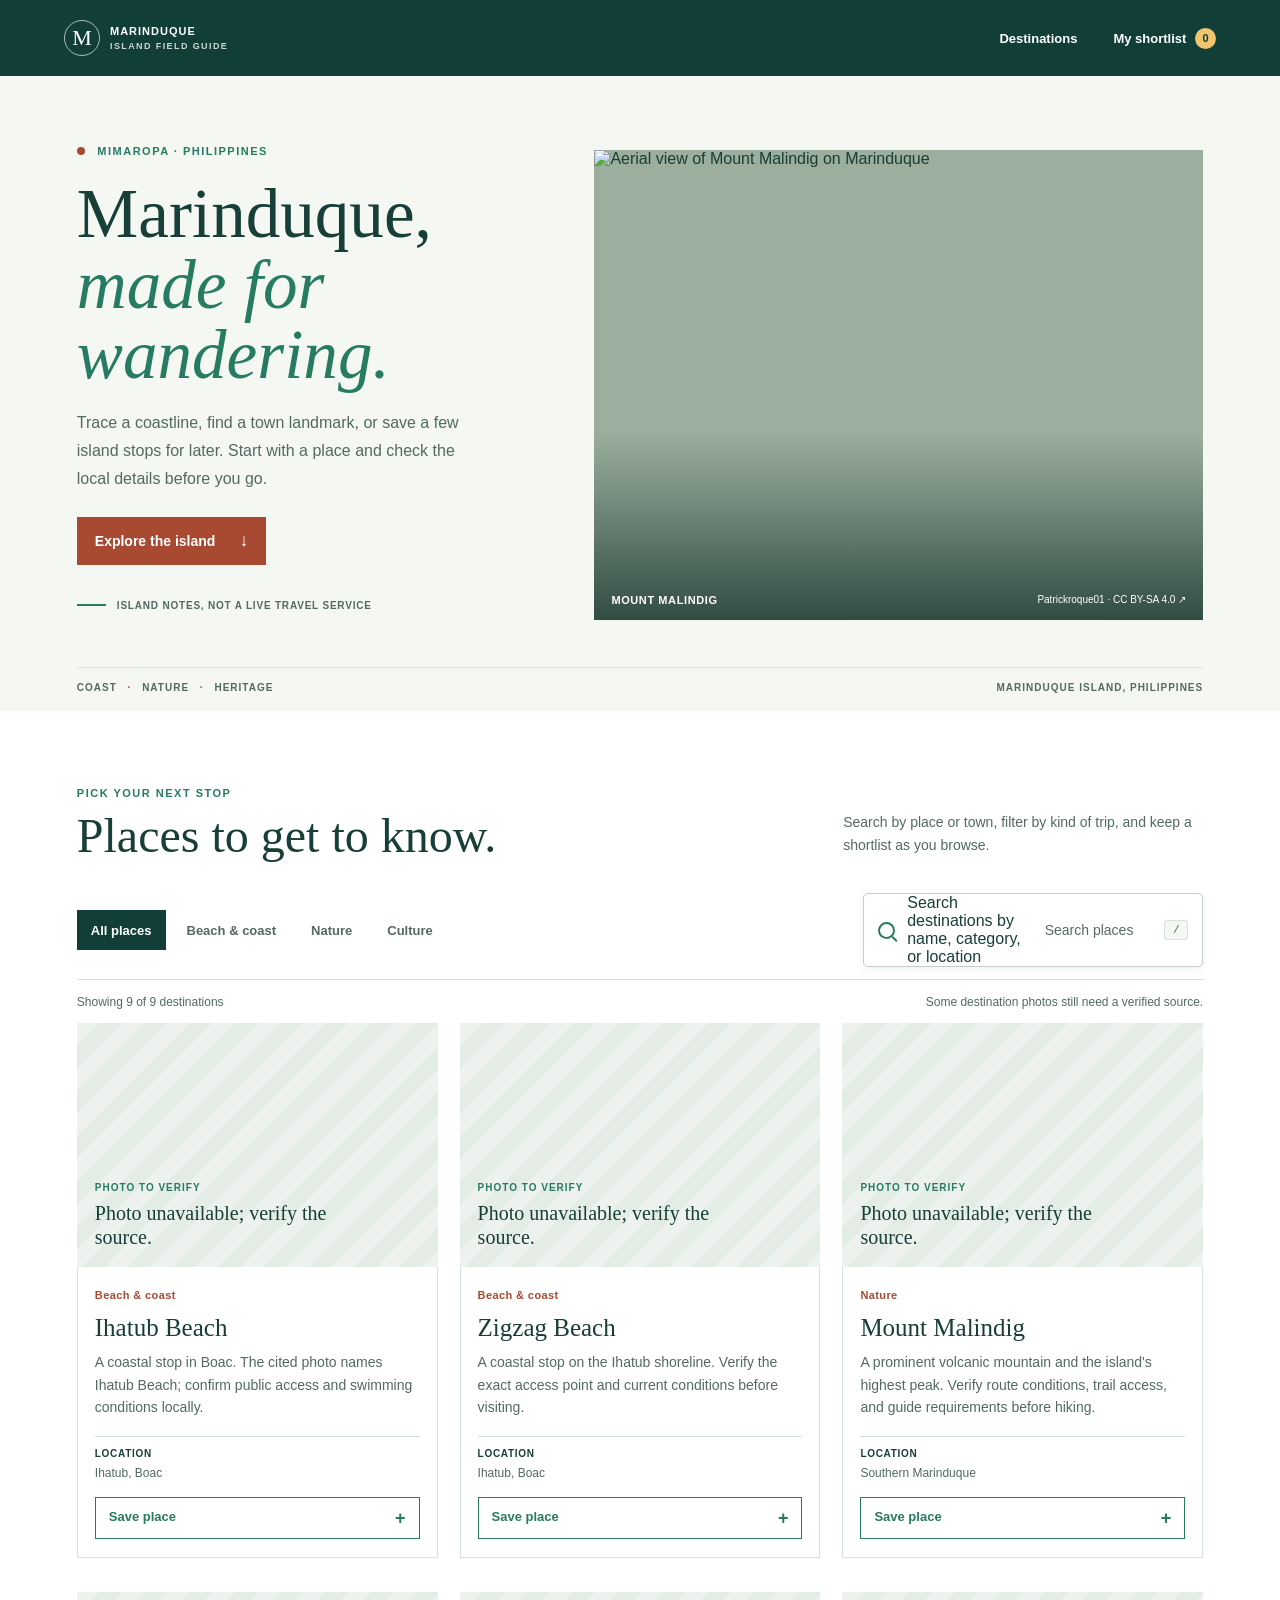
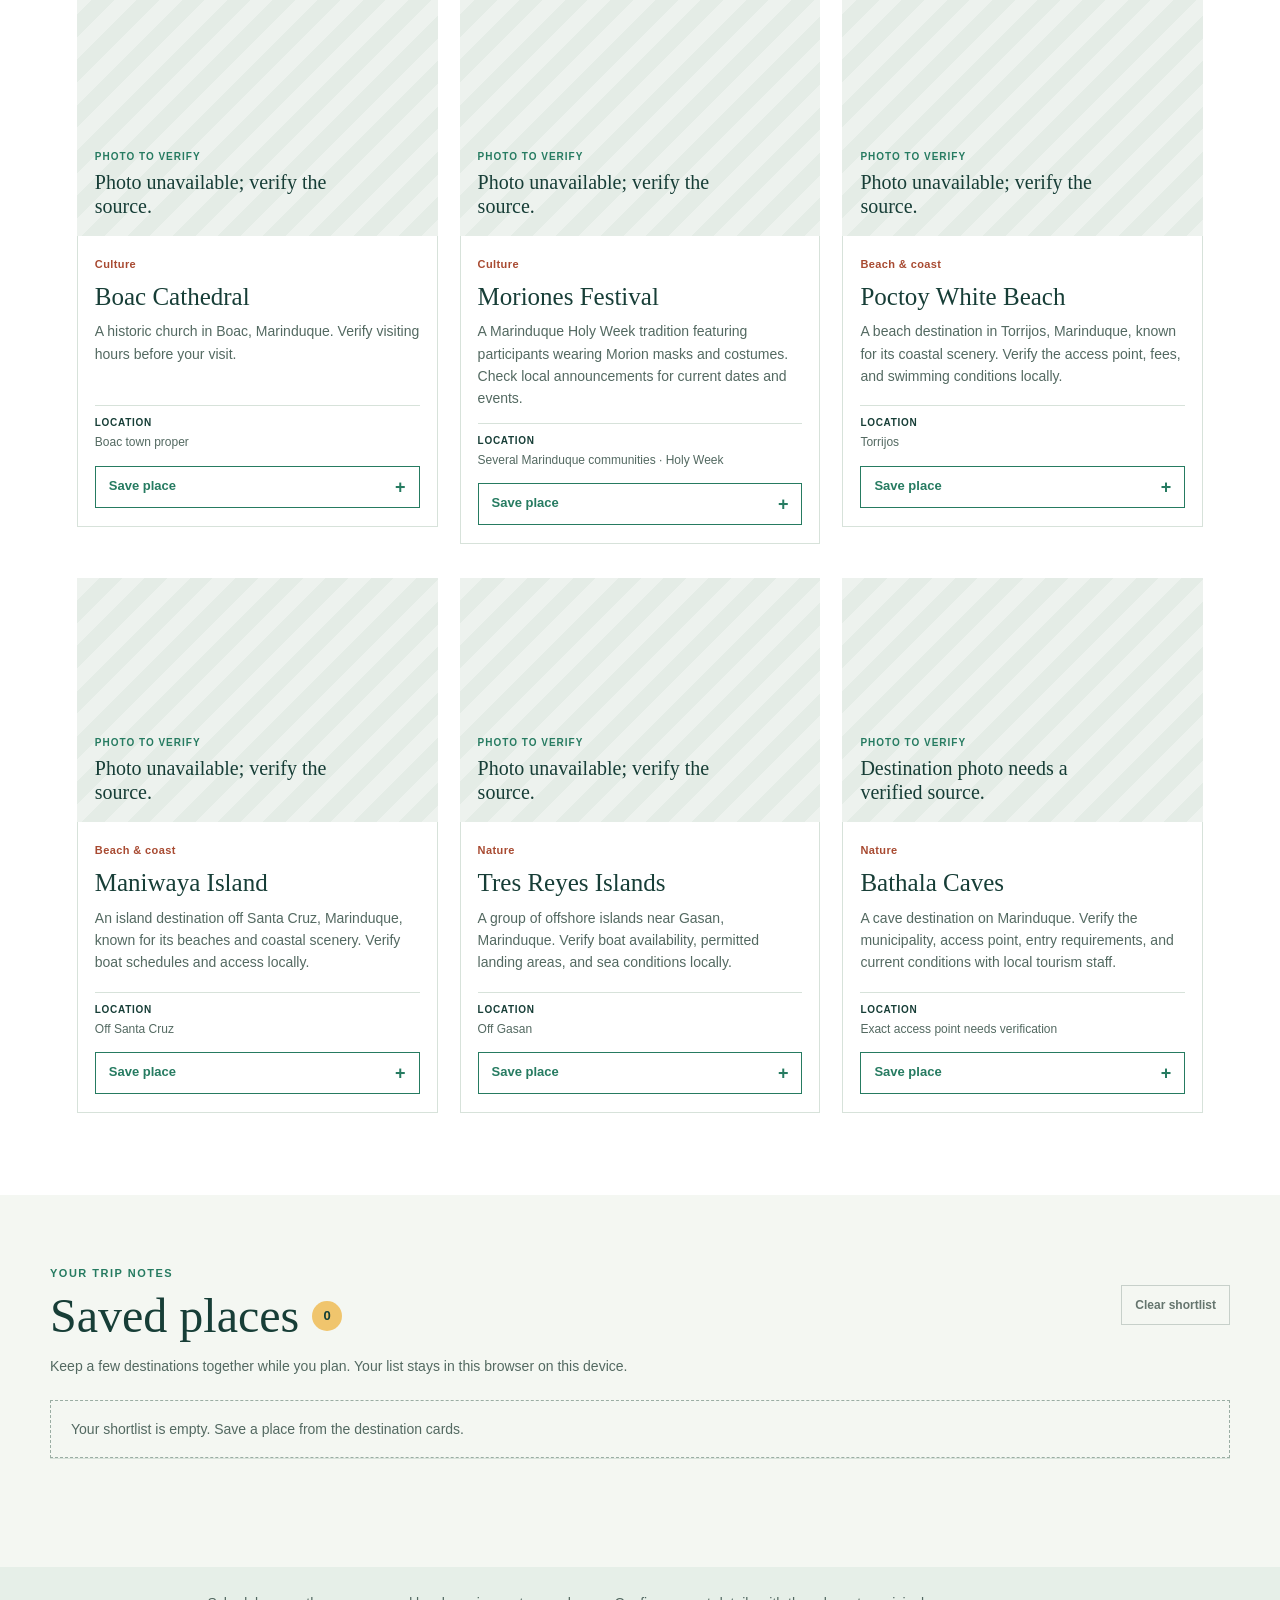
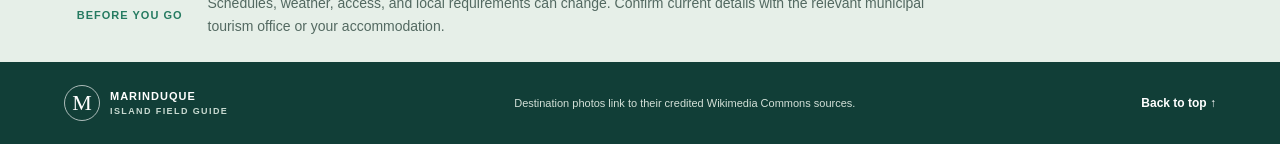
==== index.html @ 31facb40 "Add files" ====
<!doctype html>
<html lang="en">
<head>
  <meta charset="utf-8">
  <meta name="viewport" content="width=device-width, initial-scale=1">
  <meta name="theme-color" content="#113e37">
  <meta name="description" content="Discover Marinduque beaches, nature, and heritage. Search, filter, and save places for your island visit.">
  <title>Marinduque | Island Field Guide</title>
  <link rel="stylesheet" href="./style.css">
  <script src="./script.js" defer></script>
</head>
<body>
  <a class="skip-link" href="#main-content">Skip to destinations</a>
  <header class="site-header">
    <a class="brand" href="#top" aria-label="Marinduque Island Field Guide home">
      <span class="brand-mark" aria-hidden="true">M</span>
      <span class="brand-name">MARINDUQUE <small>ISLAND FIELD GUIDE</small></span>
    </a>
    <nav class="primary-nav" aria-label="Main navigation">
      <a href="#destinations">Destinations</a>
      <a href="#shortlist">My shortlist <span class="nav-count" id="nav-saved-count">0</span></a>
    </nav>
  </header>

  <main id="main-content">
    <section class="hero" id="top" aria-labelledby="hero-title">
      <div class="hero-copy">
        <p class="eyebrow"><span class="eyebrow-dot" aria-hidden="true"></span> MIMAROPA · PHILIPPINES</p>
        <h1 id="hero-title">Marinduque,<br><em>made for wandering.</em></h1>
        <p class="hero-description">Trace a coastline, find a town landmark, or save a few island stops for later. Start with a place and check the local details before you go.</p>
        <a class="hero-action" href="#destinations">Explore the island <span aria-hidden="true">↓</span></a>
        <div class="hero-note"><span class="note-line" aria-hidden="true"></span><span>ISLAND NOTES, NOT A LIVE TRAVEL SERVICE</span></div>
      </div>
      <figure class="hero-image">
        <img src="https://upload.wikimedia.org/wikipedia/commons/thumb/e/ec/Mount_Malindig_from_air_%28Marinduque%3B_04-22-2024%29.jpg/960px-Mount_Malindig_from_air_%28Marinduque%3B_04-22-2024%29.jpg" alt="Aerial view of Mount Malindig on Marinduque" fetchpriority="high">
        <figcaption><span>MOUNT MALINDIG</span><a href="https://commons.wikimedia.org/wiki/File:Mount_Malindig_from_air_(Marinduque;_04-22-2024).jpg" target="_blank" rel="noreferrer">Patrickroque01 · CC BY-SA 4.0 ↗</a></figcaption>
      </figure>
      <div class="hero-footer"><span>COAST <b>·</b> NATURE <b>·</b> HERITAGE</span><span>MARINDUQUE ISLAND, PHILIPPINES</span></div>
    </section>

    <section class="discover" id="destinations" aria-labelledby="destinations-title">
      <div class="section-head">
        <div>
          <p class="eyebrow">PICK YOUR NEXT STOP</p>
          <h2 id="destinations-title">Places to get to know.</h2>
        </div>
        <p class="section-intro">Search by place or town, filter by kind of trip, and keep a shortlist as you browse.</p>
      </div>

      <div class="toolbar">
        <div class="filter-group" role="group" aria-label="Filter destinations by category">
          <button class="filter-button is-active" type="button" data-filter="all" aria-pressed="true">All places</button>
          <button class="filter-button" type="button" data-filter="coast" aria-pressed="false">Beach &amp; coast</button>
          <button class="filter-button" type="button" data-filter="nature" aria-pressed="false">Nature</button>
          <button class="filter-button" type="button" data-filter="culture" aria-pressed="false">Culture</button>
        </div>
        <label class="search-box">
          <span class="search-icon" aria-hidden="true"></span>
          <span class="visually-hidden">Search destinations by name, category, or location</span>
          <input id="destination-search" type="search" placeholder="Search places" autocomplete="off">
          <kbd aria-hidden="true">/</kbd>
        </label>
      </div>

      <div class="results-row">
        <p id="results-status" class="results-status" aria-live="polite"></p>
        <p class="photo-note">Some destination photos still need a verified source.</p>
      </div>
      <div class="destination-grid" id="destination-grid"></div>
      <p class="empty-state" id="empty-state" hidden>No destinations match. Try another search or category.</p>
    </section>

    <section class="shortlist" id="shortlist" aria-labelledby="shortlist-title">
      <div class="shortlist-heading">
        <div>
          <p class="eyebrow">YOUR TRIP NOTES</p>
          <h2 id="shortlist-title">Saved places<span class="shortlist-count" id="shortlist-count">0</span></h2>
        </div>
        <button class="clear-button" id="clear-saved" type="button" disabled>Clear shortlist</button>
      </div>
      <p class="shortlist-intro">Keep a few destinations together while you plan. Your list stays in this browser on this device.</p>
      <p class="shortlist-empty" id="shortlist-empty">Your shortlist is empty. Save a place from the destination cards.</p>
      <ul class="saved-list" id="saved-list" aria-label="Saved destinations"></ul>
      <p class="save-status" id="save-status" aria-live="polite"></p>
    </section>

    <aside class="travel-note" aria-label="Travel information">
      <span class="travel-note-label">BEFORE YOU GO</span>
      <p>Schedules, weather, access, and local requirements can change. Confirm current details with the relevant municipal tourism office or your accommodation.</p>
    </aside>
  </main>

  <footer class="site-footer">
    <a class="brand" href="#top"><span class="brand-mark" aria-hidden="true">M</span><span class="brand-name">MARINDUQUE <small>ISLAND FIELD GUIDE</small></span></a>
    <span>Destination photos link to their credited Wikimedia Commons sources.</span>
    <a class="back-top" href="#top">Back to top ↑</a>
  </footer>
</body>
</html>
---- style.css ----
:root {
  color-scheme: light;
  --ink: #173e37;
  --deep: #113e37;
  --muted: #536961;
  --paper: #f4f7f2;
  --surface: #ffffff;
  --line: #d7e2da;
  --green: #267b61;
  --orange: #a84a31;
  --display: Georgia, "Times New Roman", serif;
  --body: "Trebuchet MS", sans-serif;
}

* { box-sizing: border-box; }
html { scroll-behavior: smooth; }
body { margin: 0; background: var(--paper); color: var(--ink); font-family: var(--body); }
a { color: inherit; text-decoration: none; }
button, input { font: inherit; }
a:focus-visible, button:focus-visible, input:focus-visible { outline: 3px solid #c2593a; outline-offset: 4px; }
.skip-link { position: absolute; z-index: 5; top: 8px; left: 8px; padding: 10px 14px; transform: translateY(-160%); background: white; color: var(--deep); font-size: 14px; font-weight: 800; }
.skip-link:focus { transform: translateY(0); }
.site-header { min-height: 76px; padding: 0 max(5%, calc((100% - 1180px) / 2)); display: flex; align-items: center; justify-content: space-between; gap: 22px; background: var(--deep); color: white; }
.brand { display: inline-flex; align-items: center; gap: 10px; color: inherit; text-decoration: none; }
.brand-mark { width: 36px; height: 36px; display: grid; place-items: center; border: 1px solid rgb(255 255 255 / 65%); border-radius: 50%; font-family: var(--display); font-size: 22px; }
.brand-name { font-size: 11px; font-weight: 800; letter-spacing: 1px; }
.brand-name small { display: block; margin-top: 4px; color: #c7d9d0; font-size: 9px; letter-spacing: 1.4px; }
.primary-nav { display: flex; align-items: center; gap: clamp(16px, 3vw, 36px); font-size: 13px; font-weight: 700; }
.primary-nav a { text-decoration: none; }
.primary-nav a:hover, .site-footer a:hover { text-decoration: underline; text-underline-offset: 5px; }
.nav-count { min-width: 21px; height: 21px; margin-left: 5px; padding: 0 5px; display: inline-grid; place-items: center; border-radius: 50%; background: #f0c56d; color: var(--deep); font-size: 11px; }
main { overflow: hidden; }
.hero { max-width: 1440px; min-height: 570px; margin: 0 auto; padding: 55px max(6%, calc((100% - 1180px) / 2)) 18px; display: grid; grid-template-columns: .85fr 1.15fr; grid-template-rows: 1fr auto; align-items: center; gap: 28px 6%; }
.hero-copy { padding: 14px 0 28px; animation: settle-in .55s ease both; }
.eyebrow { margin: 0; color: var(--green); font-size: 11px; font-weight: 800; letter-spacing: 1.5px; }
.eyebrow-dot { width: 8px; height: 8px; margin-right: 8px; display: inline-block; border-radius: 50%; background: var(--orange); }
h1, h2, h3, p { margin-top: 0; }
h1 { margin: 22px 0 18px; font-family: var(--display); font-size: clamp(48px, 5.4vw, 72px); font-weight: 400; letter-spacing: 0; line-height: 1.02; }
h1 em { color: var(--green); font-style: italic; }
.hero-description { max-width: 410px; margin-bottom: 24px; color: var(--muted); font-size: 16px; line-height: 1.75; }
.hero-action { min-height: 48px; padding: 0 18px; display: inline-flex; align-items: center; gap: 24px; background: var(--orange); color: white; font-size: 14px; font-weight: 800; }
.hero-action:hover { background: #843921; }
.hero-action span { font-size: 18px; }
.hero-note { margin-top: 35px; display: flex; align-items: center; gap: 11px; color: var(--muted); font-size: 10px; font-weight: 800; letter-spacing: .8px; }
.note-line { width: 29px; height: 2px; background: var(--green); }
.hero-image { position: relative; min-width: 0; min-height: 390px; height: min(40vw, 470px); margin: 0; overflow: hidden; background: #9caf9e; animation: settle-in .75s ease both; }
.hero-image img { width: 100%; height: 100%; display: block; object-fit: cover; object-position: center 55%; }
.hero-image::after { position: absolute; inset: 60% 0 0; background: linear-gradient(transparent, rgb(13 43 36 / 75%)); content: ""; pointer-events: none; }
.hero-image figcaption { position: absolute; z-index: 1; right: 17px; bottom: 14px; left: 17px; display: flex; flex-wrap: wrap; align-items: center; justify-content: space-between; gap: 8px 14px; color: white; font-size: 11px; font-weight: 800; letter-spacing: .6px; }
.hero-image figcaption a { font-size: 10px; font-weight: 500; letter-spacing: 0; }
.hero-footer { grid-column: 1 / -1; padding-top: 14px; display: flex; justify-content: space-between; gap: 16px; border-top: 1px solid var(--line); color: var(--muted); font-size: 10px; font-weight: 800; letter-spacing: 1px; }
.hero-footer b { margin: 0 7px; color: var(--orange); }
.discover { padding: 76px max(6%, calc((100% - 1180px) / 2)) 82px; background: var(--surface); }
.section-head { display: flex; align-items: end; justify-content: space-between; gap: 30px; }
h2 { margin: 10px 0 0; font-family: var(--display); font-size: clamp(34px, 4vw, 48px); font-weight: 400; letter-spacing: 0; line-height: 1.12; }
.section-intro { max-width: 360px; margin: 0 0 4px; color: var(--muted); font-size: 14px; line-height: 1.7; }
.toolbar { margin-top: 31px; padding-bottom: 12px; display: flex; align-items: center; justify-content: space-between; gap: 24px; border-bottom: 1px solid var(--line); }
.filter-group { display: flex; flex-wrap: wrap; align-items: center; gap: 7px; }
.filter-button { min-height: 40px; padding: 0 13px; border: 1px solid transparent; background: transparent; color: var(--muted); cursor: pointer; font-size: 13px; font-weight: 700; }
.filter-button:hover { border-color: var(--line); color: var(--ink); }
.filter-button.is-active { border-color: var(--deep); background: var(--deep); color: white; }
.search-box { width: min(340px, 100%); min-height: 50px; padding: 0 14px; display: flex; align-items: center; gap: 12px; border: 1px solid #c4d1c9; border-radius: 5px; background: var(--surface); box-shadow: 0 2px 8px rgb(17 62 55 / 7%); transition: border-color .18s ease, box-shadow .18s ease; }
.search-box:focus-within { border-color: var(--green); box-shadow: 0 0 0 4px rgb(38 123 97 / 15%); }
.search-icon { position: relative; width: 17px; height: 17px; flex: 0 0 17px; border: 2px solid var(--green); border-radius: 50%; }
.search-icon::after { position: absolute; right: -5px; bottom: -3px; width: 7px; height: 2px; border-radius: 2px; background: var(--green); content: ""; transform: rotate(45deg); }
.search-box input { width: 100%; min-width: 0; border: 0; outline: 0; background: transparent; color: var(--ink); font-size: 14px; }
.search-box input::placeholder { color: #586b63; opacity: 1; }
.search-box kbd { min-width: 24px; padding: 3px 6px; border: 1px solid #d7e2da; border-radius: 3px; background: var(--paper); color: var(--muted); font-size: 11px; text-align: center; }
.results-row { min-height: 43px; display: flex; align-items: center; justify-content: space-between; gap: 15px; }
.results-status, .photo-note { margin: 0; color: var(--muted); font-size: 12px; }
.photo-note { text-align: right; }
.destination-grid { display: grid; grid-template-columns: repeat(3, minmax(0, 1fr)); gap: 34px 22px; }
.destination-card { min-width: 0; background: white; animation: settle-in .35s ease both; }
.destination-card[hidden] { display: none; }
.destination-photo { position: relative; aspect-ratio: 1.48; margin: 0; overflow: hidden; background: #e4ece5; }
.destination-photo > img { width: 100%; height: 100%; display: block; object-fit: cover; transition: transform .35s ease; }
.destination-card:hover .destination-photo > img { transform: scale(1.035); }
.destination-photo figcaption { position: absolute; right: 0; bottom: 0; left: 0; padding: 7px 10px; background: rgb(13 43 36 / 88%); color: white; font-size: 10px; }
.destination-photo figcaption a:hover { text-decoration: underline; }
.photo-placeholder { width: 100%; height: 100%; min-height: 170px; padding: 18px; display: flex; flex-direction: column; align-items: start; justify-content: end; gap: 8px; background: repeating-linear-gradient(135deg, #edf2ee 0, #edf2ee 16px, #e4ece6 16px, #e4ece6 32px); }
.photo-placeholder span { color: var(--green); font-size: 10px; font-weight: 800; letter-spacing: 1px; }
.photo-placeholder strong { max-width: 270px; font-family: var(--display); font-size: 20px; font-weight: 400; line-height: 1.2; }
.card-content { padding: 17px 17px 18px; border: 1px solid var(--line); border-top: 0; }
.card-meta { min-height: 22px; display: flex; align-items: center; justify-content: space-between; gap: 10px; }
.category-tag { color: var(--orange); font-size: 11px; font-weight: 800; letter-spacing: .4px; }
.card-content h3 { margin: 7px 0 9px; font-family: var(--display); font-size: 25px; font-weight: 400; letter-spacing: 0; line-height: 1.17; }
.card-description { min-height: 72px; margin: 0 0 13px; color: var(--muted); font-size: 14px; line-height: 1.6; }
.card-location { min-height: 40px; margin: 0 0 15px; padding-top: 10px; display: flex; flex-direction: column; gap: 4px; border-top: 1px solid var(--line); color: var(--muted); font-size: 12px; line-height: 1.4; }
.card-location strong { color: var(--ink); font-size: 10px; letter-spacing: .7px; }
.save-button { width: 100%; min-height: 42px; padding: 0 13px; border: 1px solid var(--green); background: transparent; color: var(--green); cursor: pointer; font-size: 13px; font-weight: 800; text-align: left; }
.save-button::after { float: right; content: "+"; font-size: 18px; line-height: 1; }
.save-button[aria-pressed="true"] { background: var(--green); color: white; }
.save-button[aria-pressed="true"]::after { content: "✓"; }
.empty-state { padding: 35px 0; color: var(--muted); text-align: center; font-size: 15px; }
.shortlist { max-width: 1180px; margin: 0 auto; padding: 72px 0 76px; }
.shortlist-heading { display: flex; align-items: center; justify-content: space-between; gap: 20px; }
.shortlist-heading h2 { display: flex; align-items: center; gap: 13px; }
.shortlist-count { min-width: 30px; height: 30px; display: inline-grid; place-items: center; border-radius: 50%; background: #f0c56d; color: var(--deep); font-family: var(--body); font-size: 13px; font-weight: 800; }
.shortlist-intro { margin: 12px 0 22px; color: var(--muted); font-size: 14px; line-height: 1.65; }
.clear-button, .remove-button { min-height: 40px; padding: 0 13px; border: 1px solid var(--orange); background: transparent; color: var(--orange); cursor: pointer; font-size: 12px; font-weight: 800; }
.clear-button:hover:not(:disabled), .remove-button:hover { background: var(--orange); color: white; }
.clear-button:disabled { border-color: #c7d0ca; color: #65756e; cursor: not-allowed; }
.shortlist-empty { margin: 0; padding: 20px; border: 1px dashed #9aada3; color: var(--muted); font-size: 14px; }
.saved-list { margin: 0; padding: 0; list-style: none; border-top: 1px solid var(--line); }
.saved-item { min-height: 75px; padding: 12px 0; display: flex; align-items: center; justify-content: space-between; gap: 18px; border-bottom: 1px solid var(--line); }
.saved-item > div { display: flex; flex-direction: column; gap: 5px; }
.saved-item strong { font-family: var(--display); font-size: 20px; font-weight: 400; }
.saved-item span { color: var(--muted); font-size: 12px; }
.save-status { min-height: 22px; margin: 10px 0 0; color: var(--green); font-size: 12px; }
.travel-note { padding: 25px max(6%, calc((100% - 1180px) / 2)); display: grid; grid-template-columns: auto 1fr; align-items: center; gap: 25px; background: #e6efe8; }
.travel-note-label { color: var(--green); font-size: 11px; font-weight: 800; letter-spacing: 1px; white-space: nowrap; }
.travel-note p { max-width: 750px; margin: 0; color: var(--muted); font-size: 14px; line-height: 1.6; }
.site-footer { min-height: 82px; padding: 0 max(5%, calc((100% - 1180px) / 2)); display: flex; align-items: center; justify-content: space-between; gap: 20px; background: var(--deep); color: white; }
.site-footer > span { color: #d3e0d8; font-size: 11px; text-align: center; }
.back-top { color: white; font-size: 12px; font-weight: 700; }
@keyframes settle-in { from { opacity: 0; transform: translateY(10px); } to { opacity: 1; transform: translateY(0); } }

@media (max-width: 900px) {
  .hero { min-height: 490px; grid-template-columns: .95fr 1.05fr; gap: 24px 4%; }
  .hero-image { min-height: 330px; }
  .discover { padding-top: 62px; padding-bottom: 65px; }
  .destination-grid { grid-template-columns: repeat(2, minmax(0, 1fr)); }
  .shortlist { margin: 0 6%; }
}
@media (max-width: 650px) {
  .site-header { min-height: 68px; padding: 0 5%; }
  .primary-nav { gap: 13px; font-size: 12px; }
  .brand-name { font-size: 10px; }
  .brand-name small { font-size: 8px; }
  .hero { padding: 38px 5% 17px; grid-template-columns: 1fr; grid-template-rows: auto auto auto; gap: 24px; }
  .hero-copy { padding: 5px 0 0; }
  h1 { margin-top: 17px; font-size: 52px; }
  .hero-description { max-width: 500px; font-size: 15px; }
  .hero-note { margin-top: 23px; }
  .hero-image { height: auto; min-height: 0; aspect-ratio: 1.38; }
  .hero-footer { grid-column: auto; font-size: 9px; }
  .discover { padding: 48px 5% 52px; }
  .section-head { align-items: start; flex-direction: column; gap: 12px; }
  h2 { font-size: 36px; }
  .section-intro { font-size: 14px; }
  .toolbar { align-items: stretch; flex-direction: column-reverse; gap: 12px; margin-top: 21px; border-bottom: 0; }
  .search-box { width: 100%; }
  .filter-group { gap: 5px; padding-bottom: 10px; border-bottom: 1px solid var(--line); }
  .filter-button { min-height: 40px; padding: 0 10px; font-size: 12px; }
  .results-row { min-height: 53px; align-items: start; flex-direction: column; justify-content: center; gap: 4px; }
  .photo-note { text-align: left; }
  .destination-grid { grid-template-columns: 1fr; gap: 25px; }
  .destination-photo { aspect-ratio: 1.55; }
  .card-content { padding: 16px; }
  .card-description { min-height: 0; }
  .shortlist { margin: 0 5%; padding: 48px 0 52px; }
  .shortlist-heading { align-items: start; }
  .shortlist-heading h2 { font-size: 32px; }
  .clear-button { min-height: 38px; padding: 0 9px; font-size: 11px; }
  .travel-note { padding: 22px 5%; grid-template-columns: 1fr; gap: 9px; }
  .site-footer { min-height: 74px; padding: 12px 5%; gap: 13px; }
  .site-footer > span { display: none; }
}
@media (max-width: 390px) {
  .brand { gap: 7px; }
  .brand-mark { width: 31px; height: 31px; }
  .primary-nav { gap: 8px; font-size: 11px; }
  h1 { font-size: 45px; }
  .hero-footer { flex-direction: column; gap: 6px; }
  .shortlist-heading { flex-direction: column; }
}
@media (prefers-reduced-motion: reduce) {
  *, *::before, *::after { scroll-behavior: auto !important; animation-duration: .01ms !important; animation-iteration-count: 1 !important; transition-duration: .01ms !important; }
}
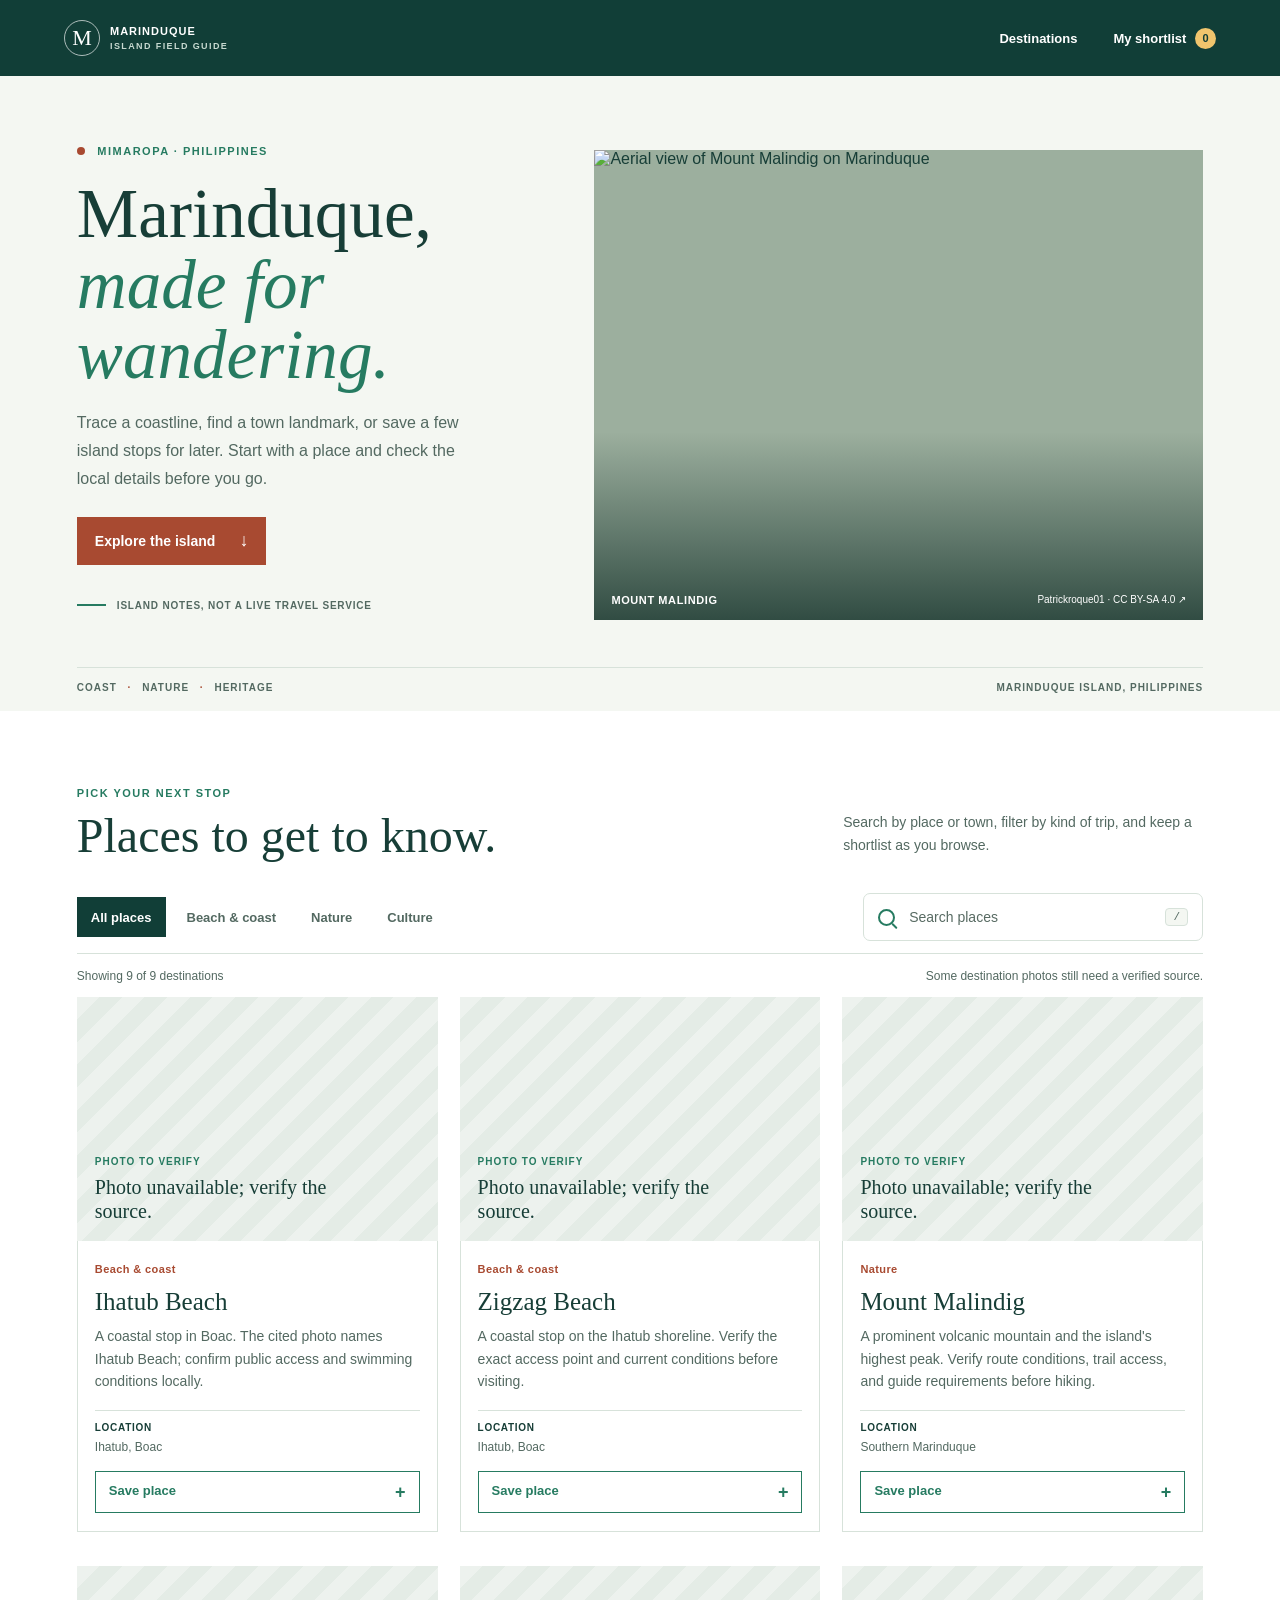
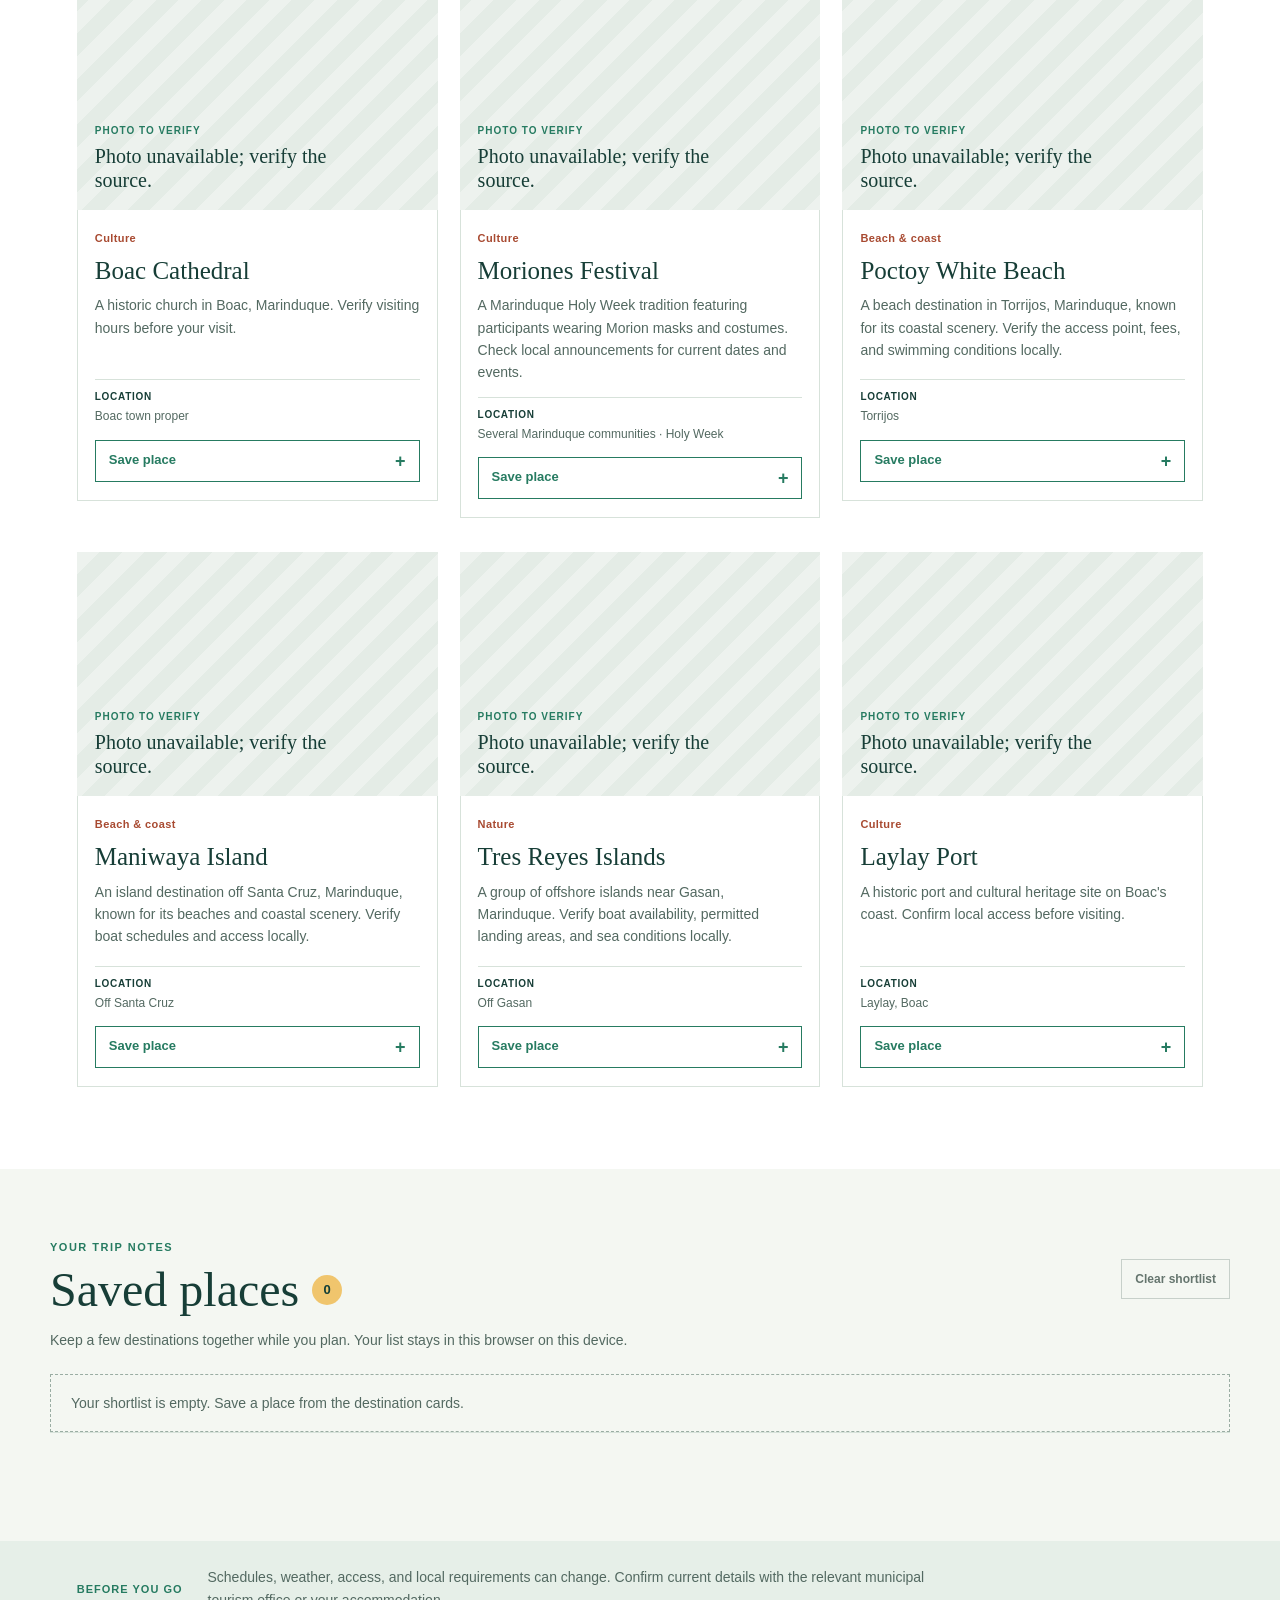
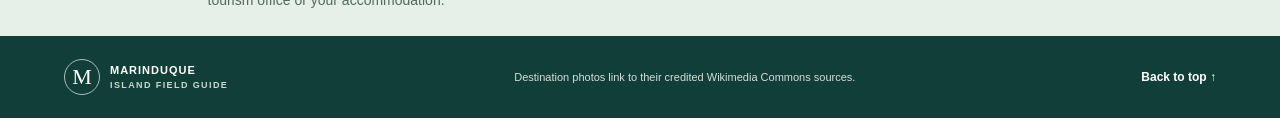
==== commit 1cd4f5a1: "Update index.html" ====
--- a/index.html
+++ b/index.html
@@ -96,4 +96,4 @@
     <a class="back-top" href="#top">Back to top ↑</a>
   </footer>
 </body>
-</html>+</html>
--- a/style.css
+++ b/style.css
@@ -13,6 +13,7 @@
 }
 
 * { box-sizing: border-box; }
+.visually-hidden { position: absolute; width: 1px; height: 1px; padding: 0; margin: -1px; overflow: hidden; clip: rect(0, 0, 0, 0); white-space: nowrap; border: 0; }
 html { scroll-behavior: smooth; }
 body { margin: 0; background: var(--paper); color: var(--ink); font-family: var(--body); }
 a { color: inherit; text-decoration: none; }
@@ -59,13 +60,13 @@
 .filter-button { min-height: 40px; padding: 0 13px; border: 1px solid transparent; background: transparent; color: var(--muted); cursor: pointer; font-size: 13px; font-weight: 700; }
 .filter-button:hover { border-color: var(--line); color: var(--ink); }
 .filter-button.is-active { border-color: var(--deep); background: var(--deep); color: white; }
-.search-box { width: min(340px, 100%); min-height: 50px; padding: 0 14px; display: flex; align-items: center; gap: 12px; border: 1px solid #c4d1c9; border-radius: 5px; background: var(--surface); box-shadow: 0 2px 8px rgb(17 62 55 / 7%); transition: border-color .18s ease, box-shadow .18s ease; }
-.search-box:focus-within { border-color: var(--green); box-shadow: 0 0 0 4px rgb(38 123 97 / 15%); }
+.search-box { width: min(340px, 100%); min-height: 48px; padding: 0 14px; display: flex; align-items: center; gap: 12px; border: 1px solid var(--line); border-radius: 7px; background: var(--surface); transition: border-color .18s ease, box-shadow .18s ease; }
+.search-box:focus-within { border-color: var(--green); box-shadow: 0 0 0 3px rgb(38 123 97 / 12%); }
 .search-icon { position: relative; width: 17px; height: 17px; flex: 0 0 17px; border: 2px solid var(--green); border-radius: 50%; }
 .search-icon::after { position: absolute; right: -5px; bottom: -3px; width: 7px; height: 2px; border-radius: 2px; background: var(--green); content: ""; transform: rotate(45deg); }
 .search-box input { width: 100%; min-width: 0; border: 0; outline: 0; background: transparent; color: var(--ink); font-size: 14px; }
 .search-box input::placeholder { color: #586b63; opacity: 1; }
-.search-box kbd { min-width: 24px; padding: 3px 6px; border: 1px solid #d7e2da; border-radius: 3px; background: var(--paper); color: var(--muted); font-size: 11px; text-align: center; }
+.search-box kbd { min-width: 23px; padding: 2px 6px; border: 1px solid var(--line); border-radius: 4px; background: var(--paper); color: var(--muted); font-size: 11px; text-align: center; }
 .results-row { min-height: 43px; display: flex; align-items: center; justify-content: space-between; gap: 15px; }
 .results-status, .photo-note { margin: 0; color: var(--muted); font-size: 12px; }
 .photo-note { text-align: right; }
@@ -166,4 +167,4 @@
 }
 @media (prefers-reduced-motion: reduce) {
   *, *::before, *::after { scroll-behavior: auto !important; animation-duration: .01ms !important; animation-iteration-count: 1 !important; transition-duration: .01ms !important; }
-}+}
